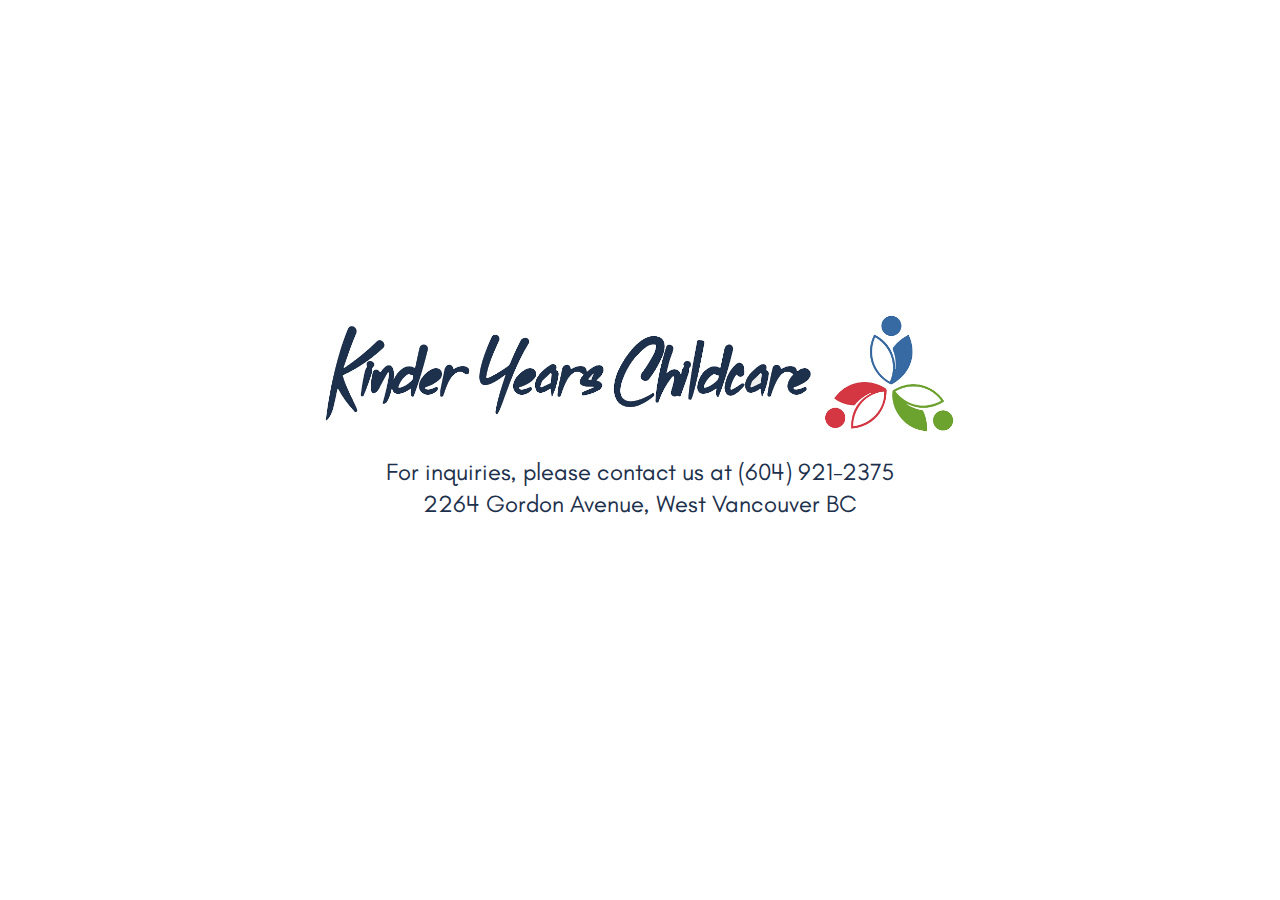
==== index.html @ 47bc1405 "Initial commit" ====
<!DOCTYPE html>
<html>
	<head>
		<link rel="preconnect" href="https://fonts.googleapis.com">
		<link rel="preconnect" href="https://fonts.gstatic.com" crossorigin>
		<link href="https://fonts.googleapis.com/css2?family=Teachers:ital,wght@0,400..800;1,400..800&display=swap" rel="stylesheet">

		<style>
			html, body {
				height: 100%;
			}

			body {
				color: #1d314c;
				font-family: "Teachers", sans-serif;
				font-size: 24px;
				line-height: 32px;
				margin: 0;
			}

			.logo {
				height: 50%;
				width: 50%;
			}

			.vcenter {
				align-items: center;
    		display: flex;
    		flex-direction: column;
			}

			.content-container {
				align-items: center;
				display: flex;
			  height: 100%;
			  justify-content: center;
			}

			.content {
    		padding-bottom: 72px;
			}

			.text {
				padding-top: 16px;
			}
		</style>
	</head>
	<body>
		<div class="content-container">
		 	<div class="content vcenter">
		 		<img class="logo" src="logo.png"/>
		 		<div class="text vcenter">
		 			<div>For inquiries, please contact us at (604) 921-2375</div>
		 			<div>2264 Gordon Avenue, West Vancouver BC</div>
		 		</div>
		 	</div>
		 </div>
	</body>
</html>
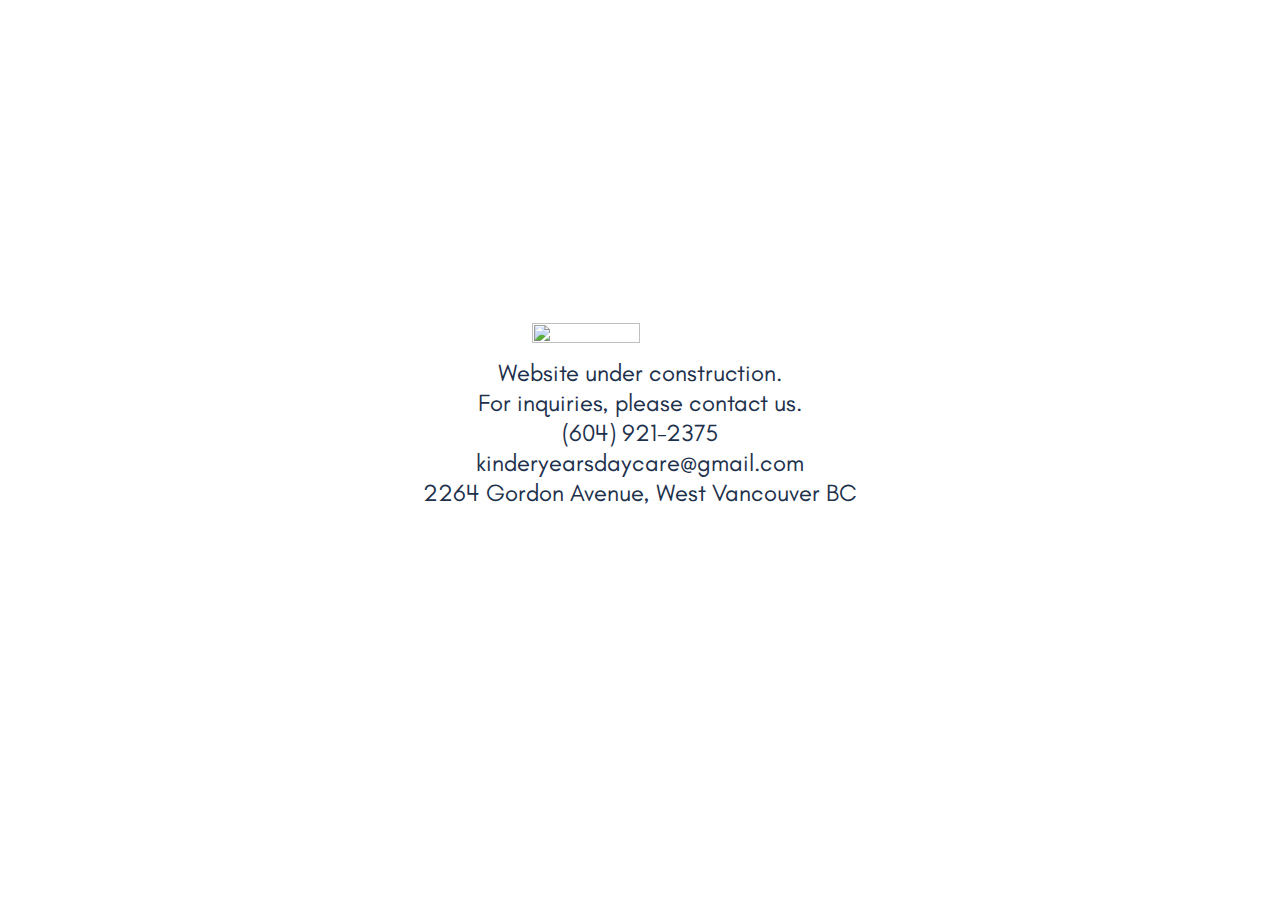
==== commit cebe981d: "Under construction" ====
--- a/index.html
+++ b/index.html
@@ -1,6 +1,8 @@
 <!DOCTYPE html>
 <html>
 	<head>
+		<meta name="viewport" content="width=device-width, initial-scale=1">
+
 		<link rel="preconnect" href="https://fonts.googleapis.com">
 		<link rel="preconnect" href="https://fonts.gstatic.com" crossorigin>
 		<link href="https://fonts.googleapis.com/css2?family=Teachers:ital,wght@0,400..800;1,400..800&display=swap" rel="stylesheet">
@@ -13,14 +15,26 @@
 			body {
 				color: #1d314c;
 				font-family: "Teachers", sans-serif;
-				font-size: 24px;
-				line-height: 32px;
 				margin: 0;
 			}
 
-			.logo {
-				height: 50%;
-				width: 50%;
+			@media (max-width: 768px) {
+		    .logo {
+		        height: 100%;
+		        width: 100%;
+		    }
+			}
+
+			@media (min-width: 768px) {
+				.logo {
+					height: 50%;
+					width: 50%;
+				}
+
+				body {
+					font-size: 24px;
+					line-height: 30px;
+				}
 			}
 
 			.vcenter {
@@ -41,16 +55,20 @@
 			}
 
 			.text {
-				padding-top: 16px;
+				padding-top: 8px;
+				text-align: center
 			}
 		</style>
 	</head>
 	<body>
 		<div class="content-container">
 		 	<div class="content vcenter">
-		 		<img class="logo" src="logo.png"/>
+		 		<img class="logo" src="logo-v.png"/>
 		 		<div class="text vcenter">
-		 			<div>For inquiries, please contact us at (604) 921-2375</div>
+		 			<div>Website under construction.</div>
+		 			<div>For inquiries, please contact us.</div>
+		 			<div>(604) 921-2375</div>
+		 			<div>kinderyearsdaycare@gmail.com</div>
 		 			<div>2264 Gordon Avenue, West Vancouver BC</div>
 		 		</div>
 		 	</div>
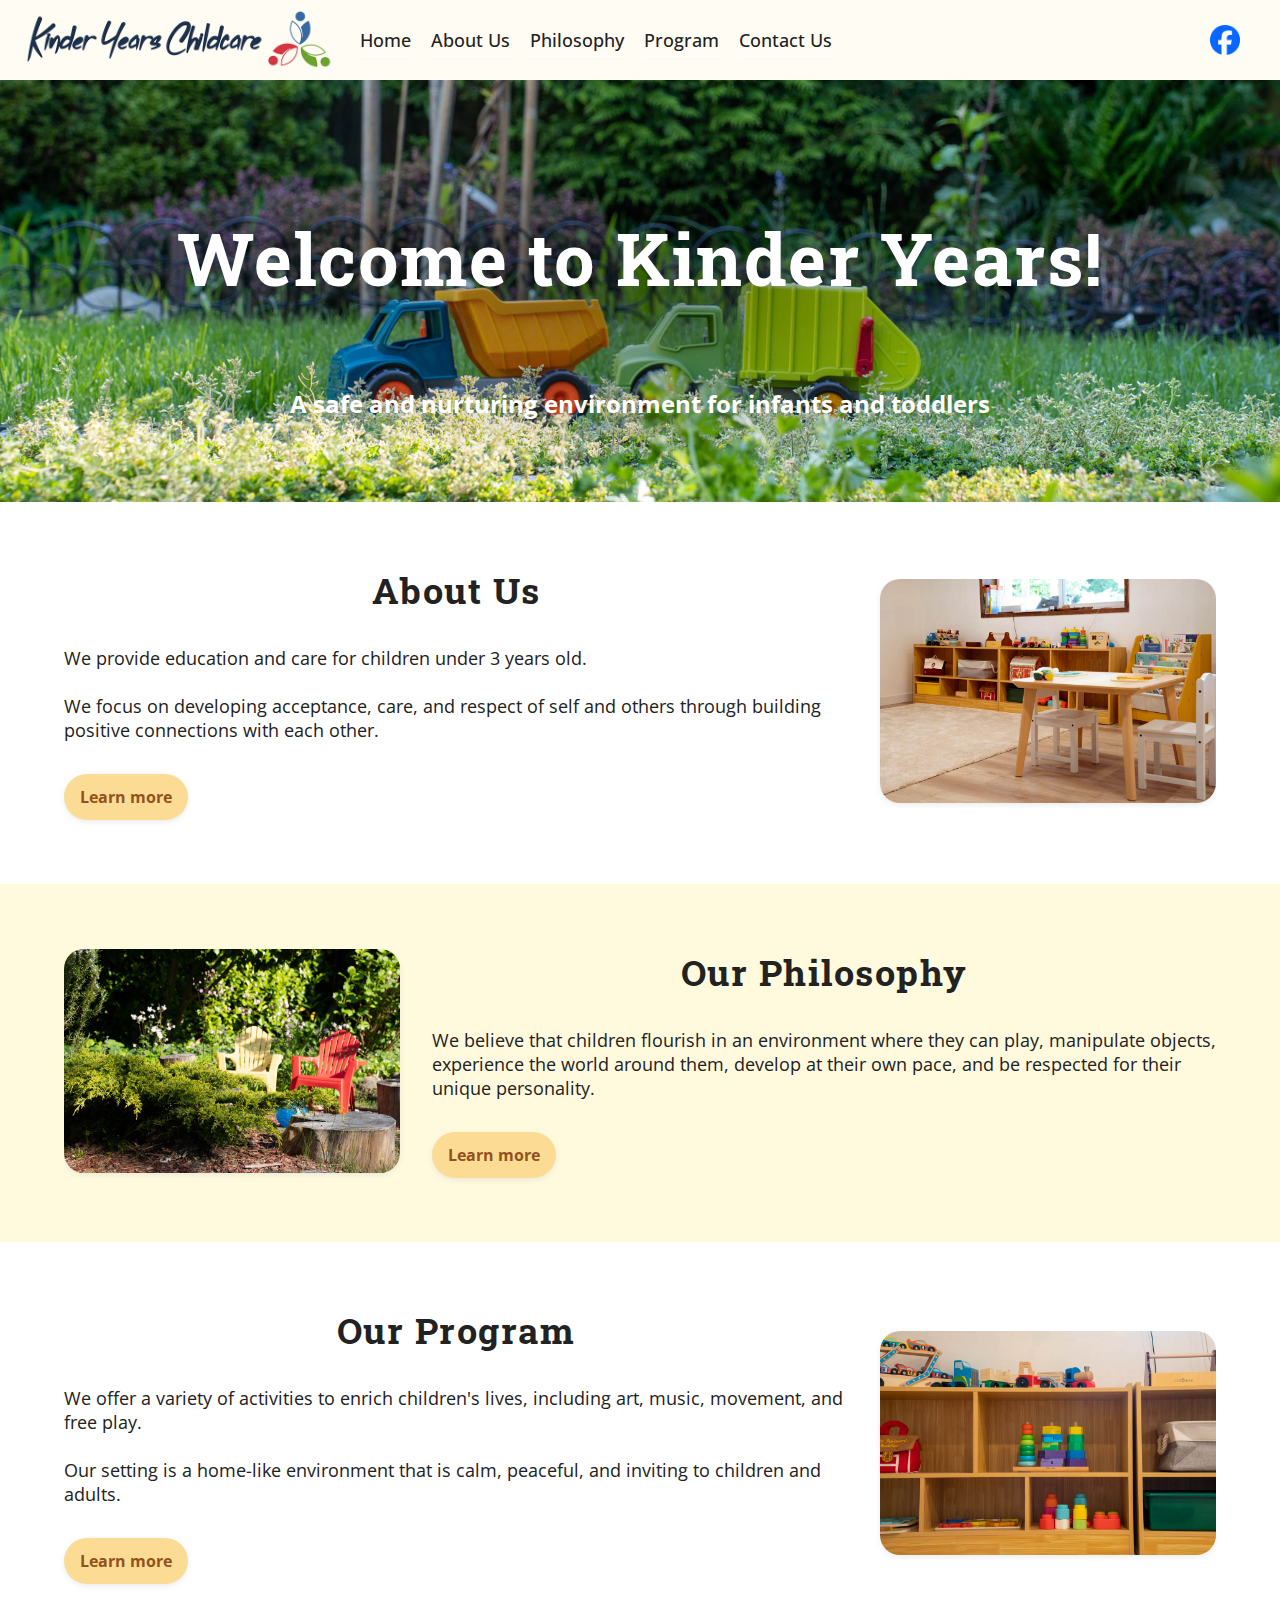
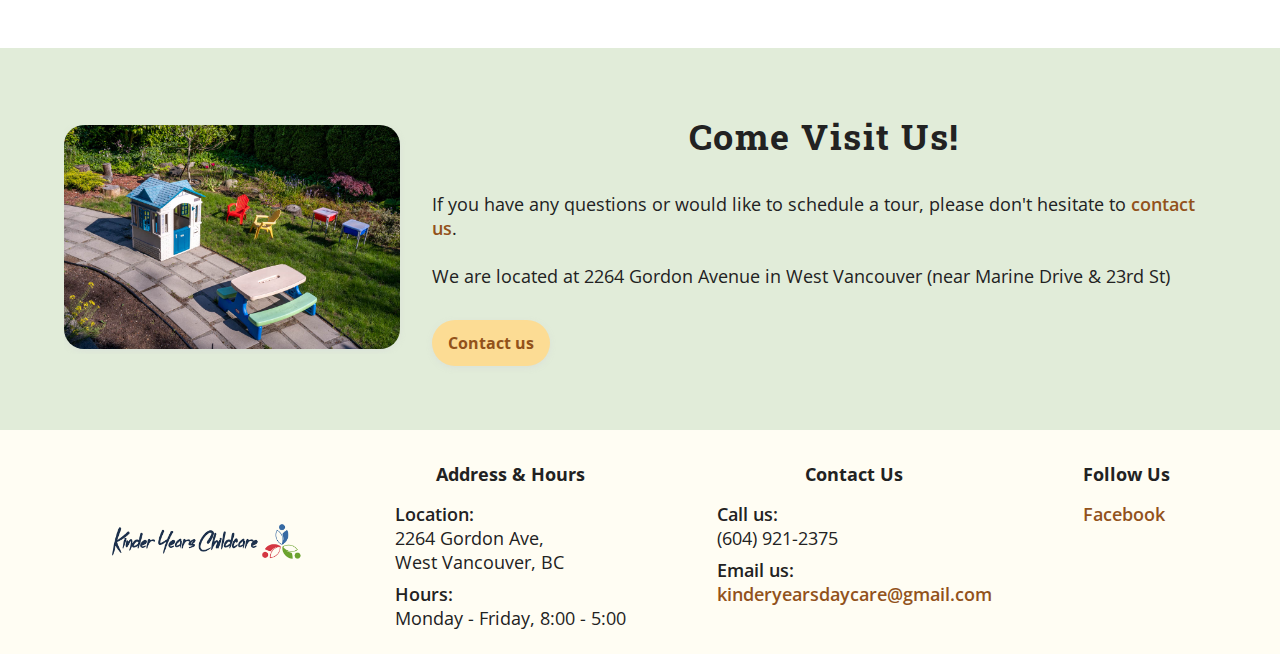
==== commit cacd75f0: "website v1" ====
--- a/index.html
+++ b/index.html
@@ -1,77 +1,371 @@
-<!DOCTYPE html>
+<!doctype html>
 <html>
-	<head>
-		<meta name="viewport" content="width=device-width, initial-scale=1">
-
-		<link rel="preconnect" href="https://fonts.googleapis.com">
-		<link rel="preconnect" href="https://fonts.gstatic.com" crossorigin>
-		<link href="https://fonts.googleapis.com/css2?family=Teachers:ital,wght@0,400..800;1,400..800&display=swap" rel="stylesheet">
-
-		<style>
-			html, body {
-				height: 100%;
-			}
-
-			body {
-				color: #1d314c;
-				font-family: "Teachers", sans-serif;
-				margin: 0;
-			}
-
-			@media (max-width: 768px) {
-		    .logo {
-		        height: 100%;
-		        width: 100%;
-		    }
-			}
-
-			@media (min-width: 768px) {
-				.logo {
-					height: 50%;
-					width: 50%;
-				}
-
-				body {
-					font-size: 24px;
-					line-height: 30px;
-				}
-			}
-
-			.vcenter {
-				align-items: center;
-    		display: flex;
-    		flex-direction: column;
-			}
-
-			.content-container {
-				align-items: center;
-				display: flex;
-			  height: 100%;
-			  justify-content: center;
-			}
-
-			.content {
-    		padding-bottom: 72px;
-			}
-
-			.text {
-				padding-top: 8px;
-				text-align: center
-			}
-		</style>
-	</head>
-	<body>
-		<div class="content-container">
-		 	<div class="content vcenter">
-		 		<img class="logo" src="logo-v.png"/>
-		 		<div class="text vcenter">
-		 			<div>Website under construction.</div>
-		 			<div>For inquiries, please contact us.</div>
-		 			<div>(604) 921-2375</div>
-		 			<div>kinderyearsdaycare@gmail.com</div>
-		 			<div>2264 Gordon Avenue, West Vancouver BC</div>
-		 		</div>
-		 	</div>
-		 </div>
-	</body>
+  <head>
+    <meta charset="utf-8">
+    <meta name="viewport" content="width=device-width, initial-scale=1">
+    <meta name="description" content="Kinder Years is a licensed daycare in West Vancouver that provides care for infants and toddlers under 3 years.">
+    <title>Kinder Years Childcare | Home</title>
+    <link rel="stylesheet" href="assets/css/styles.css">
+    <link rel="stylesheet" href="https://fonts.googleapis.com/css2?family=Material+Symbols+Outlined:opsz,wght,FILL,GRAD@24,400,0,0" />
+    <link rel="icon" href="assets/images/icons/favicon.png" sizes="64x64">
+  </head>
+  <body style="background-color: #fff;">
+    <nav class="nav-bar desktop-only">
+  <div class="nav-bar-main">
+    <a href="index.html">
+      <span class="nav-logo">
+        <img src="assets/images/logo.png">
+      </span>
+    </a>
+    
+      <a href="index.html" class="nav-link">
+        <span class="nav-item">
+          Home
+        </span>
+      </a>
+    
+      <a href="about.html" class="nav-link">
+        <span class="nav-item">
+          About Us
+        </span>
+      </a>
+    
+      <a href="philosophy.html" class="nav-link">
+        <span class="nav-item">
+          Philosophy
+        </span>
+      </a>
+    
+      <a href="program.html" class="nav-link">
+        <span class="nav-item">
+          Program
+        </span>
+      </a>
+    
+      <a href="contact.html" class="nav-link">
+        <span class="nav-item">
+          Contact Us
+        </span>
+      </a>
+    
+  </div>
+  <div class="fb-logo">
+    <a href="https://facebook.com/kinderyears">
+      <img class="fb-logo" src="assets/images/icons/facebook.png">
+    </a>
+  </div>
+</nav>
+
+<nav class="nav mobile-only">
+  <a href="/">
+    <ul class="nav-logo">
+      <li>
+        <span class="nav-logo">
+          <img src="assets/images/logo.png">
+        </span>
+      </li>
+    </ul>
+  </a>
+  <label for='menu' tabindex="0">
+    <span class="material-symbols-outlined hamburger-icon">
+      menu
+    </span>
+  </label>
+  <input id='menu' type='checkbox' />
+  <!-- The collapsable menu -->
+  <ul class="dropdown-nav">
+    
+    <a href="index.html" class="nav-link">
+      <li>
+        <span class="nav-item">
+          Home
+        </span>
+      </li>
+    </a>
+    
+    <a href="about.html" class="nav-link">
+      <li>
+        <span class="nav-item">
+          About Us
+        </span>
+      </li>
+    </a>
+    
+    <a href="philosophy.html" class="nav-link">
+      <li>
+        <span class="nav-item">
+          Philosophy
+        </span>
+      </li>
+    </a>
+    
+    <a href="program.html" class="nav-link">
+      <li>
+        <span class="nav-item">
+          Program
+        </span>
+      </li>
+    </a>
+    
+    <a href="contact.html" class="nav-link">
+      <li>
+        <span class="nav-item">
+          Contact Us
+        </span>
+      </li>
+    </a>
+    
+  </ul>
+</nav>
+    <div class="banner-image banner-trucks">
+  <div class="banner-overlay">
+    <div class="banner-content">
+      <div class="banner-title header-text"><h1>Welcome to Kinder Years!</h1></div>
+      <div class="banner-subtitle subtitle-text desktop-only tablet-ok">A safe and nurturing environment for infants and toddlers</div>
+    </div>
+  </div>
+</div> 
+
+<div class="content-block site-padding"
+     >
+	<div class="content">
+		
+		<div class="content-text">
+			<div class="content-block-title header-text"><h2>About Us</h2></div>
+			
+			
+			<div>We provide education and care for children under 3 years old. </br></br> We focus on developing acceptance, care, and respect of self and others through building positive connections with each other.</div>
+			
+			
+			<div class="content-button">
+				<a href="/about.html">
+					<div class="button">Learn more</div>
+				</a>
+			</div>
+			
+		</div>	
+		
+		<div class="content-image-container pad-left">
+	<a href=/about.html>
+		<picture>
+			<source media="(min-width: 3840px)" srcset="assets/images/photos/large/inside.jpg">
+			<source media="(min-width: 540px)" srcset="assets/images/photos/medium/inside.jpg">
+			<img class="content-image" src="assets/images/photos/small/inside.jpg">
+		</picture>
+	</a>
+</div>
+		
+	</div>
+</div>
+
+<div class="desktop-only">
+    <div class="content-block site-padding"
+     
+	    style="background-color: #FFFADD;"
+	 >
+	<div class="content">
+		
+		<div class="content-image-container pad-right">
+	<a href=/philosophy.html>
+		<picture>
+			<source media="(min-width: 3840px)" srcset="assets/images/photos/large/chairs.jpg">
+			<source media="(min-width: 540px)" srcset="assets/images/photos/medium/chairs.jpg">
+			<img class="content-image" src="assets/images/photos/small/chairs.jpg">
+		</picture>
+	</a>
+</div>
+		
+		<div class="content-text">
+			<div class="content-block-title header-text"><h2>Our Philosophy</h2></div>
+			
+			
+			<div>We believe that children flourish in an environment where they can play, manipulate objects, experience the world around them, develop at their own pace, and be respected for their unique personality.</div>
+			
+			
+			<div class="content-button">
+				<a href="/philosophy.html">
+					<div class="button">Learn more</div>
+				</a>
+			</div>
+			
+		</div>	
+		
+	</div>
+</div>
+</div>
+<div class="mobile-only">
+    <div class="content-block site-padding"
+     
+	    style="background-color: #FFFADD;"
+	 >
+	<div class="content">
+		
+		<div class="content-text">
+			<div class="content-block-title header-text"><h2>Our Philosophy</h2></div>
+			
+			
+			<div>We believe that children flourish in an environment where they can play, manipulate objects, experience the world around them, develop at their own pace, and be respected for their unique personality.</div>
+			
+			
+			<div class="content-button">
+				<a href="/philosophy.html">
+					<div class="button">Learn more</div>
+				</a>
+			</div>
+			
+		</div>	
+		
+		<div class="content-image-container pad-left">
+	<a href=/philosophy.html>
+		<picture>
+			<source media="(min-width: 3840px)" srcset="assets/images/photos/large/chairs.jpg">
+			<source media="(min-width: 540px)" srcset="assets/images/photos/medium/chairs.jpg">
+			<img class="content-image" src="assets/images/photos/small/chairs.jpg">
+		</picture>
+	</a>
+</div>
+		
+	</div>
+</div>
+</div>
+
+<div class="content-block site-padding"
+     >
+	<div class="content">
+		
+		<div class="content-text">
+			<div class="content-block-title header-text"><h2>Our Program</h2></div>
+			
+			
+			<div>We offer a variety of activities to enrich children's lives, including art, music, movement, and free play. </br></br> Our setting is a home-like environment that is calm, peaceful, and inviting to children and adults.</div>
+			
+			
+			<div class="content-button">
+				<a href="/program.html">
+					<div class="button">Learn more</div>
+				</a>
+			</div>
+			
+		</div>	
+		
+		<div class="content-image-container pad-left">
+	<a href=/program.html>
+		<picture>
+			<source media="(min-width: 3840px)" srcset="assets/images/photos/large/shelves.jpg">
+			<source media="(min-width: 540px)" srcset="assets/images/photos/medium/shelves.jpg">
+			<img class="content-image" src="assets/images/photos/small/shelves.jpg">
+		</picture>
+	</a>
+</div>
+		
+	</div>
+</div>
+
+<div class="desktop-only">
+    <div class="content-block site-padding"
+     
+	    style="background-color: #e1ecd9;"
+	 >
+	<div class="content">
+		
+		<div class="content-image-container pad-right">
+	<a href=/contact.html>
+		<picture>
+			<source media="(min-width: 3840px)" srcset="assets/images/photos/large/outside2.jpg">
+			<source media="(min-width: 540px)" srcset="assets/images/photos/medium/outside2.jpg">
+			<img class="content-image" src="assets/images/photos/small/outside2.jpg">
+		</picture>
+	</a>
+</div>
+		
+		<div class="content-text">
+			<div class="content-block-title header-text"><h2>Come Visit Us!</h2></div>
+			
+			
+			<div>If you have any questions or would like to schedule a tour, please don't hesitate to <a href="/contact.html">contact us</a>. </br></br> We are located at 2264 Gordon Avenue in West Vancouver (near Marine Drive & 23rd St)</div>
+			
+			
+			<div class="content-button">
+				<a href="/contact.html">
+					<div class="button">Contact us</div>
+				</a>
+			</div>
+			
+		</div>	
+		
+	</div>
+</div>
+</div>
+<div class="mobile-only">
+    <div class="content-block site-padding"
+     
+	    style="background-color: #e1ecd9;"
+	 >
+	<div class="content">
+		
+		<div class="content-text">
+			<div class="content-block-title header-text"><h2>Come Visit Us!</h2></div>
+			
+			
+			<div>If you have any questions or would like to schedule a tour, please don't hesitate to <a href="/contact.html">contact us</a>. </br></br> We are located at 2264 Gordon Avenue in West Vancouver (near Marine Drive & 23rd St)</div>
+			
+			
+			<div class="content-button">
+				<a href="/contact.html">
+					<div class="button">Contact us</div>
+				</a>
+			</div>
+			
+		</div>	
+		
+		<div class="content-image-container pad-left">
+	<a href=/contact.html>
+		<picture>
+			<source media="(min-width: 3840px)" srcset="assets/images/photos/large/outside2.jpg">
+			<source media="(min-width: 540px)" srcset="assets/images/photos/medium/outside2.jpg">
+			<img class="content-image" src="assets/images/photos/small/outside2.jpg">
+		</picture>
+	</a>
+</div>
+		
+	</div>
+</div>
+</div>
+
+    <div class="footer site-padding">
+    <div class="footer-item logo desktop-only">
+        <img class="footer-logo" src="assets/images/logo.png">
+    </div>
+    <div class="footer-item">
+        <div class="footer-item-title">Address & Hours</div>
+        <div class="footer-subsection">
+            <div class="footer-subsection-title">Location:</div>
+            <div>2264 Gordon Ave,</div>
+            <div>West Vancouver, BC</div>
+        </div>
+        <div class="footer-subsection">
+            <div class="footer-subsection-title">Hours:</div>
+            <div>Monday - Friday, 8:00 - 5:00</div>
+        </div>
+    </div>
+    <div class="footer-item">
+        <div class="footer-item-title">Contact Us</div>
+        <div class="footer-subsection">
+            <div class="footer-subsection-title">Call us:</div>
+            <div class="desktop-only">(604) 921-2375</div>
+            <div class="mobile-only">
+                <a href="tel:+16049212375">(604) 921-2375</a>
+            </div>
+        </div>
+        <div class="footer-subsection">
+            <div class="footer-subsection-title">Email us:</div>
+            <div><a href="mailto:kinderyearsdaycare@gmail.com">kinderyearsdaycare@gmail.com</a></div>
+        </div>
+    </div>
+    <div class="footer-item">
+        <div class="footer-item-title">Follow Us</div>
+        <div><a href="https://facebook.com/kinderyears">Facebook</a></div>
+    </div>
+</div>
+  </body>
 </html>--- a/assets/css/styles.css
+++ b/assets/css/styles.css
@@ -0,0 +1,604 @@
+@import url(http://fonts.googleapis.com/css?family=Roboto+Slab:500,700|Open+Sans:400italic,500,600,700italic,400,700|Inter:400,600,700);
+@media screen and (max-width: 1024px) {
+  .desktop-only {
+    display: none !important;
+  }
+}
+@media screen and (min-width: 1025px) {
+  .mobile-only {
+    display: none !important;
+  }
+}
+@media screen and (min-width: 768px) and (max-width: 1024px) {
+  .tablet-ok {
+    display: initial !important;
+  }
+}
+html, body {
+  width: 100%;
+  overflow-x: hidden;
+}
+
+body {
+  display: flex;
+  flex-direction: column;
+  font-family: "Open Sans", sans-serif;
+  color: #222;
+  margin: 0;
+}
+@media screen and (min-width: 1025px) {
+  body {
+    font-size: 18px;
+  }
+}
+@media screen and (max-width: 1024px) {
+  body {
+    font-size: 16px;
+  }
+}
+@media screen and (min-width: 768px) and (max-width: 1024px) {
+  body {
+    font-size: 18px;
+  }
+}
+
+@media screen and (min-width: 1025px) {
+  .site-padding {
+    padding-left: 64px;
+    padding-right: 64px;
+  }
+}
+@media screen and (max-width: 1024px) {
+  .site-padding {
+    padding-left: 16px;
+    padding-right: 16px;
+  }
+}
+@media screen and (min-width: 768px) and (max-width: 1024px) {
+  .site-padding {
+    padding-left: 32px;
+    padding-right: 32px;
+  }
+}
+
+a {
+  text-decoration: none;
+  font-weight: 600;
+  color: #92521b;
+}
+
+a:hover {
+  text-decoration: underline;
+  text-underline-offset: 4px;
+}
+@media screen and (max-width: 1024px) {
+  a:hover {
+    text-decoration: none;
+  }
+}
+
+.header-text {
+  font-family: "Roboto Slab", serif;
+  letter-spacing: 1.5px;
+  font-weight: 700;
+}
+
+.subtitle-text {
+  font-weight: 700;
+}
+
+.page-content {
+  display: flex;
+  flex-direction: column;
+  justify-content: space-between;
+}
+
+@media screen and (min-width: 1025px) {
+  .nav-bar {
+    display: flex;
+    align-items: center;
+    padding: 8px;
+    background-color: #fffdf3;
+    justify-content: space-between;
+    line-height: 0;
+  }
+  .nav-bar-main {
+    display: flex;
+    align-items: center;
+  }
+  .fb-logo {
+    padding: 8px;
+    margin-right: 8px;
+  }
+  .fb-logo img {
+    height: 30px;
+    width: 30px;
+  }
+  .nav-bar a,
+  .nav-bar a:hover {
+    text-decoration: none;
+    font-weight: 500;
+  }
+  .nav-item {
+    padding: 4px 2px;
+    margin: 0 8px;
+    border-bottom: 1px solid #fff;
+  }
+  .nav-item:hover,
+  .nav-item.current {
+    border-bottom: 1px solid #222;
+  }
+  .nav-logo {
+    padding: 0 16px;
+  }
+  .nav-logo img {
+    height: 64px;
+  }
+  .nav-link {
+    color: #222;
+  }
+}
+@media screen and (max-width: 1024px) {
+  .nav {
+    display: flex;
+    justify-content: space-between;
+    flex-direction: row;
+    flex-wrap: wrap;
+    margin-left: 0;
+    margin-right: 0;
+    background-color: #fffdf3;
+  }
+  .nav ul {
+    display: block;
+    list-style-type: none;
+    padding: 0;
+    margin: 0;
+  }
+  nav ul.nav-logo {
+    display: flex;
+    align-items: center;
+    height: 85px;
+  }
+}
+@media screen and (max-width: 1024px) and (max-width: 767px) {
+  nav ul.nav-logo {
+    height: 68px;
+  }
+}
+@media screen and (max-width: 1024px) {
+  nav ul.nav-logo li {
+    line-height: 0;
+  }
+}
+@media screen and (max-width: 1024px) and (max-width: 767px) {
+  nav ul.nav-logo li {
+    padding-left: 16px;
+    padding-right: 0;
+  }
+}
+@media screen and (max-width: 1024px) {
+  nav ul:last-child {
+    width: 100%;
+    flex-basis: 100%;
+  }
+  .nav-logo img {
+    height: 64px;
+  }
+}
+@media screen and (max-width: 1024px) and (max-width: 767px) {
+  .nav-logo img {
+    height: 48px;
+  }
+}
+@media screen and (max-width: 1024px) {
+  nav ul li {
+    /* Puts the elements in a single line */
+    display: inline-flex;
+    width: 100%;
+    text-align: right;
+    padding: 16px 16px 16px 32px;
+    box-sizing: border-box;
+  }
+  input[type=checkbox]:not(:checked) + ul {
+    display: none;
+  }
+  nav input[type=checkbox] {
+    display: none;
+  }
+  nav label {
+    text-align: right;
+    display: block;
+    padding-right: 32px;
+    line-height: 0;
+    align-self: center;
+  }
+  nav ul.dropdown-nav {
+    padding-bottom: 8px;
+    position: absolute;
+    z-index: 999;
+    background-color: #fffdf3;
+    box-shadow: 0px 3px 3px 0 #efeeea;
+    top: 85px;
+  }
+}
+@media screen and (max-width: 1024px) and (max-width: 767px) {
+  nav ul.dropdown-nav {
+    top: 68px;
+  }
+}
+@media screen and (max-width: 1024px) {
+  .material-symbols-outlined.hamburger-icon {
+    font-size: 32px;
+  }
+}
+.banner-img {
+  width: 100%;
+}
+
+.banner-image {
+  height: 33vw;
+  width: 100vw;
+  position: relative;
+  background-size: cover;
+  background-position: center;
+}
+@media screen and (max-width: 1024px) {
+  .banner-image {
+    height: 50vw;
+  }
+}
+
+@media screen and (max-width: 500px) {
+  .banner-trucks {
+    background-image: url(../images/banners/500/trucks.jpg);
+  }
+  .banner-chairs {
+    background-image: url(../images/banners/500/chairs.jpg);
+  }
+  .banner-shelves {
+    background-image: url(../images/banners/500/shelves.jpg);
+  }
+  .banner-inside {
+    background-image: url(../images/banners/500/inside.jpg);
+  }
+  .banner-outside2 {
+    background-image: url(../images/banners/500/outside2.jpg);
+  }
+}
+@media screen and (min-width: 501px) and (max-width: 1024px) {
+  .banner-trucks {
+    background-image: url(../images/banners/1024/trucks.jpg);
+  }
+  .banner-chairs {
+    background-image: url(../images/banners/1024/chairs.jpg);
+  }
+  .banner-shelves {
+    background-image: url(../images/banners/1024/shelves.jpg);
+  }
+  .banner-inside {
+    background-image: url(../images/banners/1024/inside.jpg);
+  }
+  .banner-outside2 {
+    background-image: url(../images/banners/1024/outside2.jpg);
+  }
+}
+@media screen and (min-width: 1025px) and (max-width: 2048px) {
+  .banner-trucks {
+    background-image: url(../images/banners/2048/trucks.jpg);
+  }
+  .banner-chairs {
+    background-image: url(../images/banners/2048/chairs.jpg);
+  }
+  .banner-shelves {
+    background-image: url(../images/banners/2048/shelves.jpg);
+  }
+  .banner-inside {
+    background-image: url(../images/banners/2048/inside.jpg);
+  }
+  .banner-outside2 {
+    background-image: url(../images/banners/2048/outside2.jpg);
+  }
+}
+@media screen and (min-width: 2049px) and (max-width: 3072px) {
+  .banner-trucks {
+    background-image: url(../images/banners/3072/trucks.jpg);
+  }
+  .banner-chairs {
+    background-image: url(../images/banners/3072/chairs.jpg);
+  }
+  .banner-shelves {
+    background-image: url(../images/banners/3072/shelves.jpg);
+  }
+  .banner-inside {
+    background-image: url(../images/banners/3072/inside.jpg);
+  }
+  .banner-outside2 {
+    background-image: url(../images/banners/3072/outside2.jpg);
+  }
+}
+@media screen and (min-width: 3073px) {
+  .banner-trucks {
+    background-image: url(../images/banners/3840/trucks.jpg);
+  }
+  .banner-chairs {
+    background-image: url(../images/banners/3840/chairs.jpg);
+  }
+  .banner-shelves {
+    background-image: url(../images/banners/3840/shelves.jpg);
+  }
+  .banner-inside {
+    background-image: url(../images/banners/3840/inside.jpg);
+  }
+  .banner-outside2 {
+    background-image: url(../images/banners/3840/outside2.jpg);
+  }
+}
+.banner-overlay {
+  position: absolute;
+  top: 0;
+  left: 0;
+  height: 100%;
+  width: 100%;
+  /* Create radial gradient */
+  background: radial-gradient(ellipse at center, rgba(0, 0, 0, 0.4) 0%, rgba(0, 0, 0, 0) 60%); /* W3C, IE10+, FF16+, Chrome26+, Opera12+, Safari7+ */
+}
+
+.banner-content {
+  position: absolute;
+  top: 50%;
+  left: 50%;
+  -ms-transform: translate(-50%, -50%);
+  transform: translate(-50%, -50%);
+  color: #fff;
+  width: 100%;
+  padding: 16px;
+  text-align: center;
+}
+
+.banner-title h1 {
+  font-size: 2.5em;
+}
+@media screen and (min-width: 1025px) {
+  .banner-title h1 {
+    font-size: 4em;
+  }
+}
+
+.banner-subtitle {
+  padding-top: 32px;
+  font-size: 24px;
+}
+
+.content-block {
+  display: flex;
+  flex-direction: column;
+}
+@media screen and (min-width: 1025px) {
+  .content-block {
+    padding-top: 64px;
+    padding-bottom: 64px;
+  }
+}
+@media screen and (max-width: 1024px) {
+  .content-block {
+    padding-top: 32px;
+    padding-bottom: 32px;
+  }
+}
+
+.content {
+  display: flex;
+  align-items: center;
+  justify-content: center;
+}
+@media screen and (max-width: 1024px) {
+  .content {
+    flex-wrap: wrap;
+  }
+}
+
+.content-block-title {
+  padding-bottom: 32px;
+  text-align: center;
+}
+
+.content-block-title h2 {
+  font-size: 2em;
+  font-weight: bold;
+  margin: 0;
+}
+
+.content-text {
+  display: flex;
+  flex-direction: column;
+  flex-grow: 1;
+}
+@media screen and (min-width: 1025px) {
+  .content-text {
+    max-width: 70%;
+    flex-basis: 70%;
+  }
+}
+
+@media screen and (max-width: 1024px) {
+  .content-button {
+    align-self: center;
+  }
+}
+
+.button {
+  margin-top: 32px;
+  align-self: flex-start;
+  display: inline-flex;
+  align-items: center;
+  cursor: pointer;
+  padding: 0 16px;
+  border-radius: 46px;
+  height: 46px;
+  background-color: #FCDC94;
+  font-size: 16px;
+  font-weight: 700;
+  color: #92521b;
+  box-shadow: 0 2px 5px 0 rgba(213, 217, 217, 0.5);
+}
+
+.button:hover {
+  background-color: #f6d384;
+  text-decoration: none;
+}
+
+.content-image-container {
+  flex-grow: 1;
+  overflow: hidden;
+}
+@media screen and (min-width: 1025px) {
+  .content-image-container {
+    flex-basis: 30%;
+  }
+}
+@media screen and (max-width: 1024px) {
+  .content-image-container {
+    padding: 0 32px;
+  }
+}
+
+@media screen and (min-width: 1025px) {
+  .image-block .content-image-container {
+    max-width: 40%;
+  }
+}
+.google-maps {
+  position: relative;
+  padding-bottom: 75%;
+  height: 0;
+  overflow: hidden;
+}
+
+.google-maps iframe {
+  position: absolute;
+  top: 0;
+  left: 0;
+  width: 100% !important;
+  height: 100% !important;
+}
+
+@media screen and (min-width: 1025px) {
+  .content-image-container.pad-left {
+    padding-left: 32px;
+  }
+}
+@media screen and (max-width: 1024px) {
+  .content-image-container.pad-left {
+    padding-top: 32px;
+  }
+}
+
+@media screen and (min-width: 1025px) {
+  .content-image-container.pad-right {
+    padding-right: 32px;
+  }
+}
+@media screen and (max-width: 1024px) {
+  .content-image-container.pad-right {
+    padding-bottom: 32px;
+  }
+}
+
+.content-image {
+  flex-grow: 1;
+  border-radius: 20px;
+  max-width: 100%;
+  box-shadow: 0 2px 5px 0 rgba(213, 217, 217, 0.5);
+}
+
+.footer {
+  display: flex;
+  justify-content: space-around;
+  background-color: #fffdf3;
+  padding-top: 16px;
+  padding-bottom: 16px;
+}
+@media screen and (max-width: 1024px) {
+  .footer {
+    flex-direction: column;
+  }
+}
+@media screen and (min-width: 768px) and (max-width: 1024px) {
+  .footer {
+    flex-direction: row;
+  }
+}
+
+.footer-logo {
+  height: 40px;
+}
+
+.footer-item {
+  display: flex;
+  flex-direction: column;
+  padding: 0 8px;
+}
+
+.footer-item.logo {
+  align-self: center;
+}
+
+.footer-item-title {
+  font-size: 18px;
+  font-weight: 700;
+  padding-top: 16px;
+  padding-bottom: 16px;
+}
+@media screen and (min-width: 1025px) {
+  .footer-item-title {
+    text-align: center;
+  }
+}
+
+.footer-subsection {
+  padding-bottom: 8px;
+}
+
+.footer-subsection-title {
+  font-weight: 600;
+}
+
+.contact-section {
+  display: flex;
+  justify-content: center;
+  flex-wrap: wrap;
+}
+@media screen and (min-width: 1025px) {
+  .contact-section {
+    padding-top: 64px;
+    padding-bottom: 64px;
+  }
+}
+@media screen and (max-width: 1024px) {
+  .contact-section {
+    padding-top: 32px;
+    padding-bottom: 32px;
+  }
+}
+
+.contact-text {
+  padding: 0 32px 48px 32px;
+}
+
+.contact-text-section {
+  padding-bottom: 8px;
+}
+
+.contact-text-section-content {
+  padding-left: 16px;
+}
+
+.map-container {
+  display: flex;
+  justify-content: center;
+  padding: 0 32px;
+  height: 450px;
+  width: 600px;
+}
+
+/*# sourceMappingURL=styles.css.map */